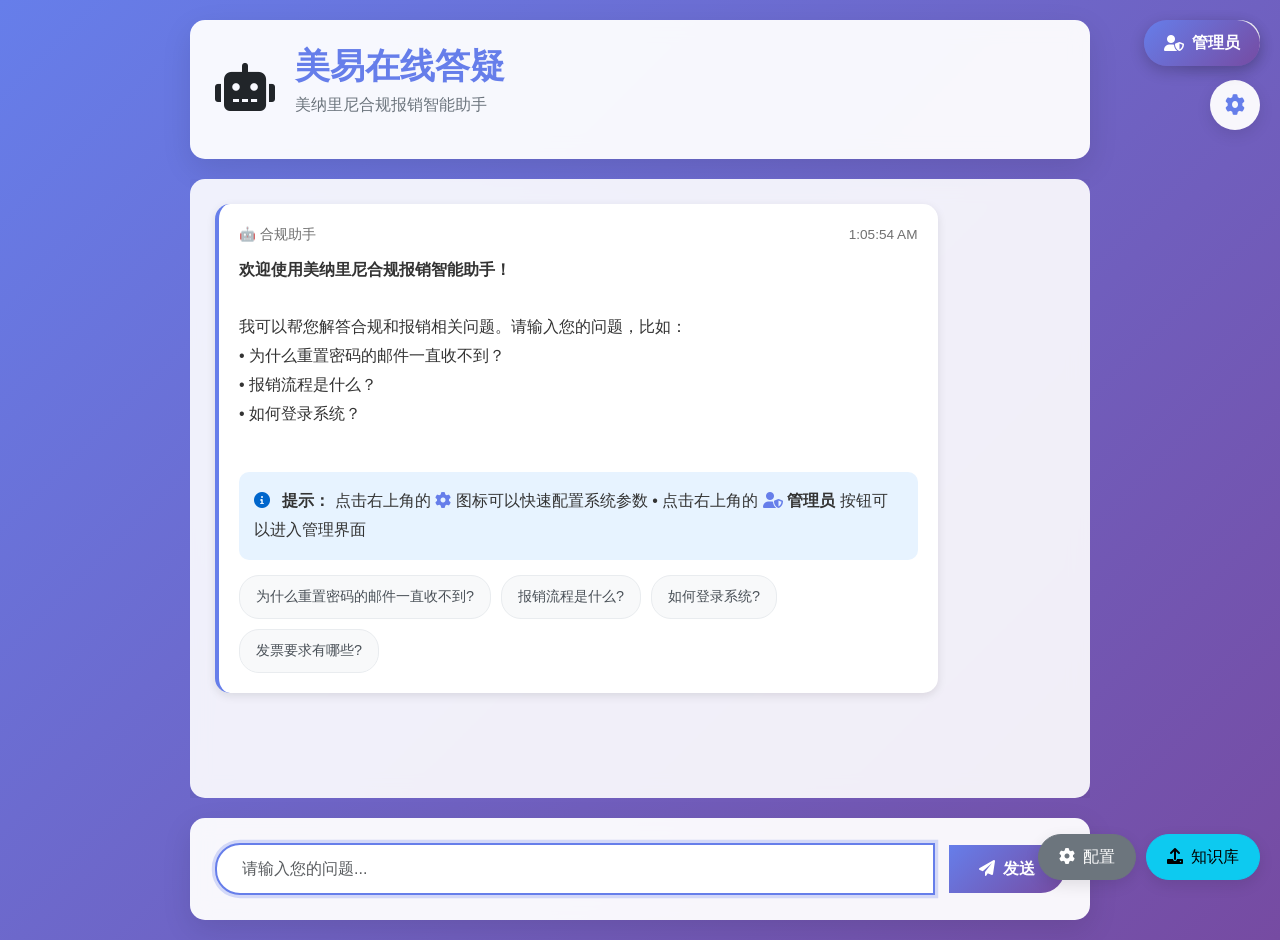
==== templates/index_final.html @ abee964c "feat: 增强主页管理员入口 - 在主页右上角添加管理员入口按钮 - 在欢迎消息中添加管理员提示 - 修复配置API调用路径 - 确保配置和知识库按钮可见  Co-Authored-By: Clau" ====
<!DOCTYPE html>
<html lang="zh-CN">
<head>
    <meta charset="UTF-8">
    <meta name="viewport" content="width=device-width, initial-scale=1.0">
    <title>美易在线答疑 - 美纳里尼合规报销智能助手</title>
    <link href="https://cdn.jsdelivr.net/npm/bootstrap@5.1.3/dist/css/bootstrap.min.css" rel="stylesheet">
    <link rel="stylesheet" href="https://cdnjs.cloudflare.com/ajax/libs/font-awesome/6.0.0/css/all.min.css">
    <style>
        :root {
            --primary-color: #667eea;
            --secondary-color: #764ba2;
            --success-color: #28a745;
            --warning-color: #ffc107;
            --danger-color: #dc3545;
            --light-color: #f8f9fa;
            --dark-color: #343a40;
            --border-radius: 15px;
            --transition: all 0.3s ease;
        }

        * {
            margin: 0;
            padding: 0;
            box-sizing: border-box;
        }

        body {
            font-family: -apple-system, BlinkMacSystemFont, 'Segoe UI', Roboto, 'Helvetica Neue', Arial, sans-serif;
            background: linear-gradient(135deg, var(--primary-color) 0%, var(--secondary-color) 100%);
            min-height: 100vh;
            display: flex;
            align-items: center;
            justify-content: center;
            padding: 20px;
            line-height: 1.6;
        }

        .chat-container {
            max-width: 900px;
            width: 100%;
            height: 100vh;
            display: flex;
            flex-direction: column;
            gap: 20px;
        }

        .header {
            background: rgba(255, 255, 255, 0.95);
            backdrop-filter: blur(10px);
            border-radius: var(--border-radius);
            padding: 25px;
            box-shadow: 0 10px 30px rgba(0,0,0,0.1);
            display: flex;
            align-items: center;
            gap: 20px;
            animation: slideDown 0.5s ease-out;
        }

        @keyframes slideDown {
            from {
                opacity: 0;
                transform: translateY(-20px);
            }
            to {
                opacity: 1;
                transform: translateY(0);
            }
        }

        .header-icon {
            font-size: 3rem;
            animation: float 3s ease-in-out infinite;
        }

        @keyframes float {
            0%, 100% { transform: translateY(0); }
            50% { transform: translateY(-10px); }
        }

        .header-content h1 {
            font-size: 2.2rem;
            color: var(--primary-color);
            margin-bottom: 5px;
            font-weight: 700;
        }

        .header-content p {
            color: #6c757d;
            font-size: 1rem;
        }

        .messages-container {
            flex: 1;
            overflow: hidden;
            display: flex;
            flex-direction: column;
        }

        .messages {
            flex: 1;
            overflow-y: auto;
            padding: 25px;
            background: rgba(255, 255, 255, 0.9);
            backdrop-filter: blur(10px);
            border-radius: var(--border-radius);
            box-shadow: 0 10px 30px rgba(0,0,0,0.1);
            display: flex;
            flex-direction: column;
            gap: 15px;
        }

        .messages::-webkit-scrollbar {
            width: 8px;
        }

        .messages::-webkit-scrollbar-track {
            background: #f1f1f1;
            border-radius: 10px;
        }

        .messages::-webkit-scrollbar-thumb {
            background: var(--primary-color);
            border-radius: 10px;
        }

        .message {
            animation: fadeInUp 0.3s ease-out;
            position: relative;
            padding: 20px;
            border-radius: var(--border-radius);
            max-width: 85%;
            word-wrap: break-word;
        }

        @keyframes fadeInUp {
            from {
                opacity: 0;
                transform: translateY(20px);
            }
            to {
                opacity: 1;
                transform: translateY(0);
            }
        }

        .message.user {
            background: linear-gradient(135deg, var(--primary-color), var(--secondary-color));
            color: white;
            margin-left: auto;
            align-self: flex-end;
            box-shadow: 0 5px 15px rgba(102, 126, 234, 0.3);
        }

        .message.assistant {
            background: white;
            color: #333;
            border-left: 4px solid var(--primary-color);
            box-shadow: 0 3px 10px rgba(0,0,0,0.1);
        }

        .message-header {
            display: flex;
            justify-content: space-between;
            align-items: center;
            margin-bottom: 10px;
            font-size: 0.85rem;
            opacity: 0.7;
        }

        .message-content {
            line-height: 1.8;
        }

        .answer-card {
            background: white;
            border-radius: 10px;
            padding: 20px;
            margin: 10px 0;
            box-shadow: 0 2px 10px rgba(0,0,0,0.05);
            border: 1px solid #e9ecef;
            transition: var(--transition);
        }

        .answer-card:hover {
            box-shadow: 0 5px 20px rgba(0,0,0,0.1);
            transform: translateY(-2px);
        }

        .answer-card.high {
            border-left: 4px solid #28a745;
        }

        .answer-card.medium {
            border-left: 4px solid #ffc107;
        }

        .answer-title {
            display: flex;
            align-items: center;
            gap: 10px;
            margin-bottom: 15px;
            font-weight: 600;
        }

        .answer-title-icon {
            width: 30px;
            height: 30px;
            border-radius: 50%;
            display: flex;
            align-items: center;
            justify-content: center;
            font-size: 14px;
        }

        .answer-title.high .answer-title-icon {
            background: #d4edda;
            color: #155724;
        }

        .answer-title.medium .answer-title-icon {
            background: #fff3cd;
            color: #856404;
        }

        .similarity-badge {
            background: var(--primary-color);
            color: white;
            padding: 3px 10px;
            border-radius: 15px;
            font-size: 0.8rem;
            font-weight: 500;
        }

        .similarity-badge.high {
            background: #28a745;
        }

        .similarity-badge.medium {
            background: #ffc107;
            color: #212529;
        }

        .input-container {
            background: rgba(255, 255, 255, 0.95);
            backdrop-filter: blur(10px);
            border-radius: var(--border-radius);
            padding: 25px;
            box-shadow: 0 10px 30px rgba(0,0,0,0.1);
        }

        .input-group {
            display: flex;
            gap: 15px;
            align-items: center;
        }

        .form-control {
            flex: 1;
            border: 2px solid #e9ecef;
            border-radius: 25px;
            padding: 12px 25px;
            font-size: 1rem;
            transition: var(--transition);
        }

        .form-control:focus {
            border-color: var(--primary-color);
            box-shadow: 0 0 0 0.2rem rgba(102, 126, 234, 0.25);
            outline: none;
        }

        .btn-primary {
            border-radius: 25px;
            padding: 12px 30px;
            background: linear-gradient(135deg, var(--primary-color), var(--secondary-color));
            border: none;
            color: white;
            font-weight: 600;
            transition: var(--transition);
            white-space: nowrap;
        }

        .btn-primary:hover {
            transform: translateY(-2px);
            box-shadow: 0 5px 20px rgba(102, 126, 234, 0.4);
        }

        .btn-primary:disabled {
            opacity: 0.6;
            cursor: not-allowed;
        }

        .typing-indicator {
            display: inline-flex;
            align-items: center;
            gap: 4px;
            padding: 10px;
        }

        .typing-indicator span {
            height: 8px;
            width: 8px;
            background-color: var(--primary-color);
            border-radius: 50%;
            display: inline-block;
            animation: bounce 1.4s infinite ease-in-out both;
        }

        .typing-indicator span:nth-child(1) {
            animation-delay: -0.32s;
        }

        .typing-indicator span:nth-child(2) {
            animation-delay: -0.16s;
        }

        @keyframes bounce {
            0%, 80%, 100% {
                transform: scale(0);
            }
            40% {
                transform: scale(1);
            }
        }

        .highlight-mark {
            background: linear-gradient(120deg, #f6d365 0%, #fda085 100%);
            color: white;
            padding: 2px 6px;
            border-radius: 4px;
            font-weight: 500;
            box-shadow: 0 2px 4px rgba(0,0,0,0.1);
        }

        .status-badge {
            position: fixed;
            top: 20px;
            right: 20px;
            padding: 10px 20px;
            background: rgba(255, 255, 255, 0.95);
            backdrop-filter: blur(10px);
            border-radius: 20px;
            font-size: 14px;
            box-shadow: 0 5px 15px rgba(0,0,0,0.1);
            display: flex;
            align-items: center;
            gap: 8px;
            z-index: 1000;
        }

        .status-badge.online {
            color: var(--success-color);
        }

        .status-badge.offline {
            color: var(--danger-color);
        }

        .status-badge .status-dot {
            width: 8px;
            height: 8px;
            border-radius: 50%;
            background: currentColor;
            animation: pulse 2s infinite;
        }

        @keyframes pulse {
            0% {
                box-shadow: 0 0 0 0 currentColor;
            }
            70% {
                box-shadow: 0 0 0 10px rgba(255,255,255,0);
            }
            100% {
                box-shadow: 0 0 0 0 rgba(255,255,255,0);
            }
        }

        .quick-questions {
            display: flex;
            flex-wrap: wrap;
            gap: 10px;
            margin-top: 15px;
        }

        .quick-question {
            background: #f8f9fa;
            border: 1px solid #e9ecef;
            border-radius: 20px;
            padding: 8px 16px;
            font-size: 0.9rem;
            color: #495057;
            cursor: pointer;
            transition: var(--transition);
        }

        .quick-question:hover {
            background: var(--primary-color);
            color: white;
            border-color: var(--primary-color);
            transform: translateY(-2px);
        }

        .config-btn {
            position: fixed;
            top: 80px;
            right: 20px;
            width: 50px;
            height: 50px;
            background: rgba(255, 255, 255, 0.95);
            backdrop-filter: blur(10px);
            border-radius: 50%;
            border: none;
            box-shadow: 0 5px 15px rgba(0,0,0,0.1);
            cursor: pointer;
            display: flex;
            align-items: center;
            justify-content: center;
            font-size: 20px;
            color: var(--primary-color);
            transition: var(--transition);
            z-index: 1000;
        }

        .config-btn:hover {
            transform: rotate(90deg);
            box-shadow: 0 8px 25px rgba(0,0,0,0.15);
        }

        .admin-entry {
            position: fixed;
            top: 20px;
            right: 20px;
            z-index: 1000;
        }

        .admin-btn {
            display: flex;
            align-items: center;
            gap: 8px;
            padding: 10px 20px;
            background: linear-gradient(135deg, #667eea, #764ba2);
            color: white;
            text-decoration: none;
            border-radius: 25px;
            font-weight: 600;
            box-shadow: 0 5px 15px rgba(0,0,0,0.2);
            transition: all 0.3s ease;
        }

        .admin-btn:hover {
            transform: translateY(-2px);
            box-shadow: 0 8px 25px rgba(102, 126, 234, 0.4);
            color: white;
            text-decoration: none;
        }

        .config-panel, .upload-panel {
            position: fixed;
            top: 50%;
            left: 50%;
            transform: translate(-50%, -50%);
            background: white;
            border-radius: var(--border-radius);
            box-shadow: 0 20px 60px rgba(0,0,0,0.3);
            z-index: 1001;
            min-width: 400px;
            max-width: 500px;
        }

        .config-panel-header, .upload-panel-header {
            padding: 20px;
            border-bottom: 1px solid #e9ecef;
            display: flex;
            justify-content: space-between;
            align-items: center;
        }

        .config-panel-body, .upload-panel-body {
            padding: 20px;
        }

        .action-buttons {
            position: fixed;
            bottom: 20px;
            right: 20px;
            display: flex;
            gap: 10px;
            z-index: 1000;
        }

        .action-buttons .btn {
            border-radius: 25px;
            padding: 10px 20px;
            box-shadow: 0 5px 15px rgba(0,0,0,0.1);
            transition: var(--transition);
        }

        .action-buttons .btn:hover {
            transform: translateY(-2px);
            box-shadow: 0 8px 25px rgba(0,0,0,0.15);
        }

        .alert {
            border-radius: 10px;
            margin-bottom: 15px;
        }

        @media (max-width: 768px) {
            .chat-container {
                height: 100vh;
            }

            .header {
                flex-direction: column;
                text-align: center;
                padding: 20px;
            }

            .header-icon {
                font-size: 2.5rem;
            }

            .header-content h1 {
                font-size: 1.8rem;
            }

            .message {
                max-width: 90%;
            }

            .input-group {
                flex-direction: column;
            }

            .form-control {
                width: 100%;
            }

            .btn-primary {
                width: 100%;
            }

            .status-badge {
                top: 10px;
                right: 10px;
                font-size: 12px;
                padding: 8px 16px;
            }

            .config-btn {
                top: 70px;
            }

            .action-buttons {
                bottom: 10px;
                right: 10px;
            }

            .action-buttons .btn {
                font-size: 0.9rem;
                padding: 8px 16px;
            }
        }
    </style>
</head>
<body>
    <!-- 状态指示器 -->
    <div class="status-badge offline" id="statusBadge">
        <span class="status-dot"></span>
        <span>检测中...</span>
    </div>

    <!-- 配置按钮 -->
    <div class="config-btn" id="configBtn" onclick="toggleConfigPanel()">
        <i class="fas fa-cog"></i>
    </div>

    <!-- 管理员入口 -->
    <div class="admin-entry">
        <a href="/admin" class="admin-btn">
            <i class="fas fa-user-shield"></i>
            <span>管理员</span>
        </a>
    </div>

    <!-- 主容器 -->
    <div class="chat-container">
        <!-- 头部 -->
        <header class="header">
            <div class="header-icon">
                <i class="fas fa-robot"></i>
            </div>
            <div class="header-content">
                <h1>美易在线答疑</h1>
                <p>美纳里尼合规报销智能助手</p>
            </div>
        </header>

        <!-- 消息区域 -->
        <div class="messages-container">
            <div class="messages" id="messages">
                <!-- 初始欢迎消息 -->
                <div class="message assistant">
                    <div class="message-header">
                        <span>🤖 合规助手</span>
                        <span id="welcomeTime"></span>
                    </div>
                    <div class="message-content">
                        <strong>欢迎使用美纳里尼合规报销智能助手！</strong><br><br>
                        我可以帮您解答合规和报销相关问题。请输入您的问题，比如：
                        <br>• 为什么重置密码的邮件一直收不到？
                        <br>• 报销流程是什么？
                        <br>• 如何登录系统？
                        <br><br>

                        <div style="background: #e7f3ff; padding: 15px; border-radius: 10px; margin: 15px 0;">
                            <i class="fas fa-info-circle me-2" style="color: #0066cc;"></i>
                            <strong>提示：</strong>
                            点击右上角的
                            <i class="fas fa-cog" style="color: #667eea;"></i> 图标可以快速配置系统参数
                            • 点击右上角的
                            <i class="fas fa-user-shield" style="color: #667eea;"></i>
                            <strong>管理员</strong> 按钮可以进入管理界面
                        </div>

                        <div class="quick-questions">
                            <button class="quick-question" onclick="askQuestion('为什么重置密码的邮件一直收不到?')">为什么重置密码的邮件一直收不到?</button>
                            <button class="quick-question" onclick="askQuestion('报销流程是什么?')">报销流程是什么?</button>
                            <button class="quick-question" onclick="askQuestion('如何登录系统?')">如何登录系统?</button>
                            <button class="quick-question" onclick="askQuestion('发票要求有哪些?')">发票要求有哪些?</button>
                        </div>
                    </div>
                </div>
            </div>
        </div>

        <!-- 输入区域 -->
        <div class="input-container">
            <form id="chatForm" class="input-group">
                <input type="text" class="form-control" id="userInput"
                       placeholder="请输入您的问题..." required>
                <button type="submit" class="btn btn-primary" id="sendBtn">
                    <i class="fas fa-paper-plane me-2"></i>发送
                </button>
            </form>
        </div>
    </div>

    <!-- 配置面板 -->
    <div class="config-panel" id="configPanel" style="display: none;">
        <div class="config-panel-content">
            <div class="config-panel-header">
                <h5>系统配置</h5>
                <button type="button" class="btn-close" onclick="toggleConfigPanel()"></button>
            </div>
            <div class="config-panel-body">
                <div class="mb-3">
                    <label for="maxAnswers" class="form-label">最大显示答案数</label>
                    <input type="number" class="form-control" id="maxAnswers" min="1" max="10" value="2">
                    <small class="text-muted">显示多少个相关答案</small>
                </div>
                <div class="mb-3">
                    <label for="similarityThreshold" class="form-label">相似度阈值</label>
                    <input type="range" class="form-range" id="similarityThreshold" min="0" max="100" value="40">
                    <div class="d-flex justify-content-between">
                        <small>0%</small>
                        <small id="similarityValue">40%</small>
                        <small>100%</small>
                    </div>
                    <small class="text-muted">低于此值的答案将显示为相关参考</small>
                </div>
                <button class="btn btn-primary w-100" onclick="saveConfig()">
                    <i class="fas fa-save me-2"></i>保存配置
                </button>
            </div>
        </div>
    </div>

    <!-- 知识库上传面板 -->
    <div class="upload-panel" id="uploadPanel" style="display: none;">
        <div class="upload-panel-content">
            <div class="upload-panel-header">
                <h5>知识库管理</h5>
                <button type="button" class="btn-close" onclick="toggleUploadPanel()"></button>
            </div>
            <div class="upload-panel-body">
                <div class="mb-3">
                    <label for="knowledgeFile" class="form-label">上传知识库文件 (.docx)</label>
                    <input type="file" class="form-control" id="knowledgeFile" accept=".docx">
                    <small class="text-muted">支持Word文档格式，问答格式应为：问题-答案</small>
                </div>
                <div class="alert alert-info" id="uploadStatus" style="display: none;"></div>
                <button class="btn btn-success w-100" onclick="uploadKnowledge()">
                    <i class="fas fa-upload me-2"></i>上传知识库
                </button>
            </div>
        </div>
    </div>

    <!-- 操作按钮 -->
    <div class="action-buttons">
        <button class="btn btn-secondary" id="configToggle" onclick="toggleConfigPanel()">
            <i class="fas fa-cog me-2"></i>配置
        </button>
        <button class="btn btn-info" id="uploadToggle" onclick="toggleUploadPanel()">
            <i class="fas fa-upload me-2"></i>知识库
        </button>
    </div>

    <script src="https://cdn.jsdelivr.net/npm/bootstrap@5.1.3/dist/js/bootstrap.bundle.min.js"></script>
    <script>
        // 全局变量
        let isTyping = false;
        let config = { maxAnswers: 2, similarityThreshold: 0.4 };

        // 设置欢迎消息的时间
        document.getElementById('welcomeTime').textContent = new Date().toLocaleTimeString();

        // 相似度滑块更新
        document.getElementById('similarityThreshold').addEventListener('input', function() {
            document.getElementById('similarityValue').textContent = this.value + '%';
        });

        // 检查连接状态
        async function checkStatus() {
            try {
                const response = await fetch('/api/status');
                const data = await response.json();
                if (data.status === 'ok') {
                    document.getElementById('statusBadge').innerHTML = `
                        <span class="status-dot"></span>
                        <span>在线 (${data.qa_pairs_count}个问答)</span>
                    `;
                    document.getElementById('statusBadge').classList.add('online');
                    document.getElementById('statusBadge').classList.remove('offline');
                }
            } catch (error) {
                document.getElementById('statusBadge').innerHTML = `
                    <span class="status-dot"></span>
                    <span>离线</span>
                `;
                document.getElementById('statusBadge').classList.add('offline');
                document.getElementById('statusBadge').classList.remove('online');
            }
        }

        checkStatus();
        setInterval(checkStatus, 5000);

        // 添加消息
        function addMessage(content, type) {
            const messageDiv = document.createElement('div');
            messageDiv.className = `message ${type}`;

            if (type === 'user') {
                messageDiv.innerHTML = `<div class="message-content">${content}</div>`;
            } else {
                messageDiv.innerHTML = `
                    <div class="message-header">
                        <span>🤖 合规助手</span>
                        <span>${new Date().toLocaleTimeString()}</span>
                    </div>
                    <div class="message-content"></div>
                `;
                messageDiv.querySelector('.message-content').innerHTML = content;
            }

            document.getElementById('messages').appendChild(messageDiv);
            document.getElementById('messages').scrollTop = document.getElementById('messages').scrollHeight;

            // 添加动画效果
            messageDiv.style.opacity = '0';
            setTimeout(() => {
                messageDiv.style.opacity = '1';
            }, 100);
        }

        // 显示输入中
        function showTyping() {
            if (isTyping) return;
            isTyping = true;

            const typingDiv = document.createElement('div');
            typingDiv.className = 'message assistant';
            typingDiv.id = 'typingMessage';
            typingDiv.innerHTML = `
                <div class="message-header">
                    <span>🤖 合规助手</span>
                    <span>${new Date().toLocaleTimeString()}</span>
                </div>
                <div class="typing-indicator">
                    <span></span>
                    <span></span>
                    <span></span>
                    <small style="margin-left: 10px; color: #6c757d;">正在搜索知识库...</small>
                </div>
            `;

            document.getElementById('messages').appendChild(typingDiv);
            document.getElementById('messages').scrollTop = document.getElementById('messages').scrollHeight;
        }

        // 隐藏输入中
        function hideTyping() {
            const typingMessage = document.getElementById('typingMessage');
            if (typingMessage) {
                typingMessage.remove();
            }
            isTyping = false;
        }

        // 发送问题
        async function sendMessage() {
            const input = document.getElementById('userInput');
            const message = input.value.trim();
            if (!message || isTyping) return;

            addMessage(message, 'user');
            input.value = '';
            document.getElementById('sendBtn').disabled = true;

            showTyping();

            try {
                const response = await fetch('/api/ask', {
                    method: 'POST',
                    headers: { 'Content-Type': 'application/json' },
                    body: JSON.stringify({
                        question: message,
                        maxAnswers: config.maxAnswers,
                        similarityThreshold: config.similarityThreshold
                    })
                });

                const data = await response.json();
                hideTyping();

                if (data.success) {
                    const answersHtml = [];

                    if (data.high_similarity && data.high_similarity.length > 0) {
                        answersHtml.push('<div class="answers-section"><h4>🎯 精准匹配</h4>');

                        data.high_similarity.forEach((answer) => {
                            answersHtml.push(`
                                <div class="answer-card high">
                                    <div class="answer-title high">
                                        <div class="answer-title-icon">✓</div>
                                        <span>答案 ${answer.id}</span>
                                        <span class="similarity-badge high">${Math.round(answer.similarity * 100)}%</span>
                                    </div>
                                    <div>${answer.answer}</div>
                                </div>
                            `);
                        });

                        answersHtml.push('</div>');
                    }

                    if (data.low_similarity && data.low_similarity.length > 0) {
                        answersHtml.push('<div class="answers-section"><h4>🔍 相关参考</h4>');

                        data.low_similarity.forEach((answer) => {
                            answersHtml.push(`
                                <div class="answer-card medium">
                                    <div class="answer-title medium">
                                        <div class="answer-title-icon">💡</div>
                                        <span>参考 ${answer.id}</span>
                                        <span class="similarity-badge medium">${Math.round(answer.similarity * 100)}%</span>
                                    </div>
                                    <div>${answer.answer}</div>
                                </div>
                            `);
                        });

                        answersHtml.push('</div>');
                    }

                    const finalHtml = answersHtml.join('');
                    addMessage(finalHtml, 'assistant');

                    // 如果有关键词，显示提示
                    if (data.keywords && data.keywords.length > 0) {
                        setTimeout(() => {
                            const keywordsHtml = `
                                <div style="margin-top: 15px; padding: 10px; background: #f8f9fa; border-radius: 10px;">
                                    <small style="color: #6c757d;">
                                        🔍 关键词：${data.keywords.join('、')}
                                    </small>
                                </div>
                            `;
                            const lastMessage = document.getElementById('messages').lastElementChild;
                            if (lastMessage && lastMessage.classList.contains('assistant')) {
                                lastMessage.querySelector('.message-content').insertAdjacentHTML('beforeend', keywordsHtml);
                            }
                        }, 500);
                    }
                } else {
                    addMessage(data.message, 'assistant');
                }
            } catch (error) {
                hideTyping();
                addMessage('抱歉，服务暂时不可用。请稍后重试。', 'assistant');
            } finally {
                document.getElementById('sendBtn').disabled = false;
                input.focus();
            }
        }

        // 快速提问
        function askQuestion(question) {
            document.getElementById('userInput').value = question;
            sendMessage();
        }

        // 切换配置面板
        function toggleConfigPanel() {
            const panel = document.getElementById('configPanel');
            panel.style.display = panel.style.display === 'none' ? 'block' : 'none';
        }

        // 切换上传面板
        function toggleUploadPanel() {
            const panel = document.getElementById('uploadPanel');
            panel.style.display = panel.style.display === 'none' ? 'block' : 'none';
        }

        // 保存配置
        async function saveConfig() {
            config.maxAnswers = parseInt(document.getElementById('maxAnswers').value);
            config.similarityThreshold = parseInt(document.getElementById('similarityThreshold').value) / 100;

            try {
                const response = await fetch('/admin/config', {
                    method: 'POST',
                    headers: { 'Content-Type': 'application/json' },
                    body: JSON.stringify(config)
                });

                const data = await response.json();
                if (data.success) {
                    alert('配置保存成功！');
                    toggleConfigPanel();
                } else {
                    alert('配置保存失败：' + data.error);
                }
            } catch (error) {
                alert('配置保存失败：' + error.message);
            }
        }

        // 上传知识库
        async function uploadKnowledge() {
            const fileInput = document.getElementById('knowledgeFile');
            const file = fileInput.files[0];

            if (!file) {
                alert('请选择要上传的文件');
                return;
            }

            const formData = new FormData();
            formData.append('file', file);

            const statusDiv = document.getElementById('uploadStatus');
            statusDiv.style.display = 'block';
            statusDiv.className = 'alert alert-info';
            statusDiv.innerHTML = '<i class="fas fa-spinner fa-spin me-2"></i>正在上传...';

            try {
                const response = await fetch('/api/upload', {
                    method: 'POST',
                    body: formData
                });

                const data = await response.json();

                if (data.success) {
                    statusDiv.className = 'alert alert-success';
                    statusDiv.innerHTML = `<i class="fas fa-check-circle me-2"></i>${data.message} 共 ${data.qa_pairs_count} 个问答对`;
                    // 重置文件输入
                    fileInput.value = '';
                } else {
                    statusDiv.className = 'alert alert-danger';
                    statusDiv.innerHTML = `<i class="fas fa-exclamation-circle me-2"></i>${data.error}`;
                }
            } catch (error) {
                statusDiv.className = 'alert alert-danger';
                statusDiv.innerHTML = `<i class="fas fa-exclamation-circle me-2"></i>上传失败：${error.message}`;
            }
        }

        // 表单提交
        document.getElementById('chatForm').addEventListener('submit', (e) => {
            e.preventDefault();
            sendMessage();
        });

        // 初始化
        document.addEventListener('DOMContentLoaded', () => {
            document.getElementById('userInput').focus();
        });
    </script>
</body>
</html>
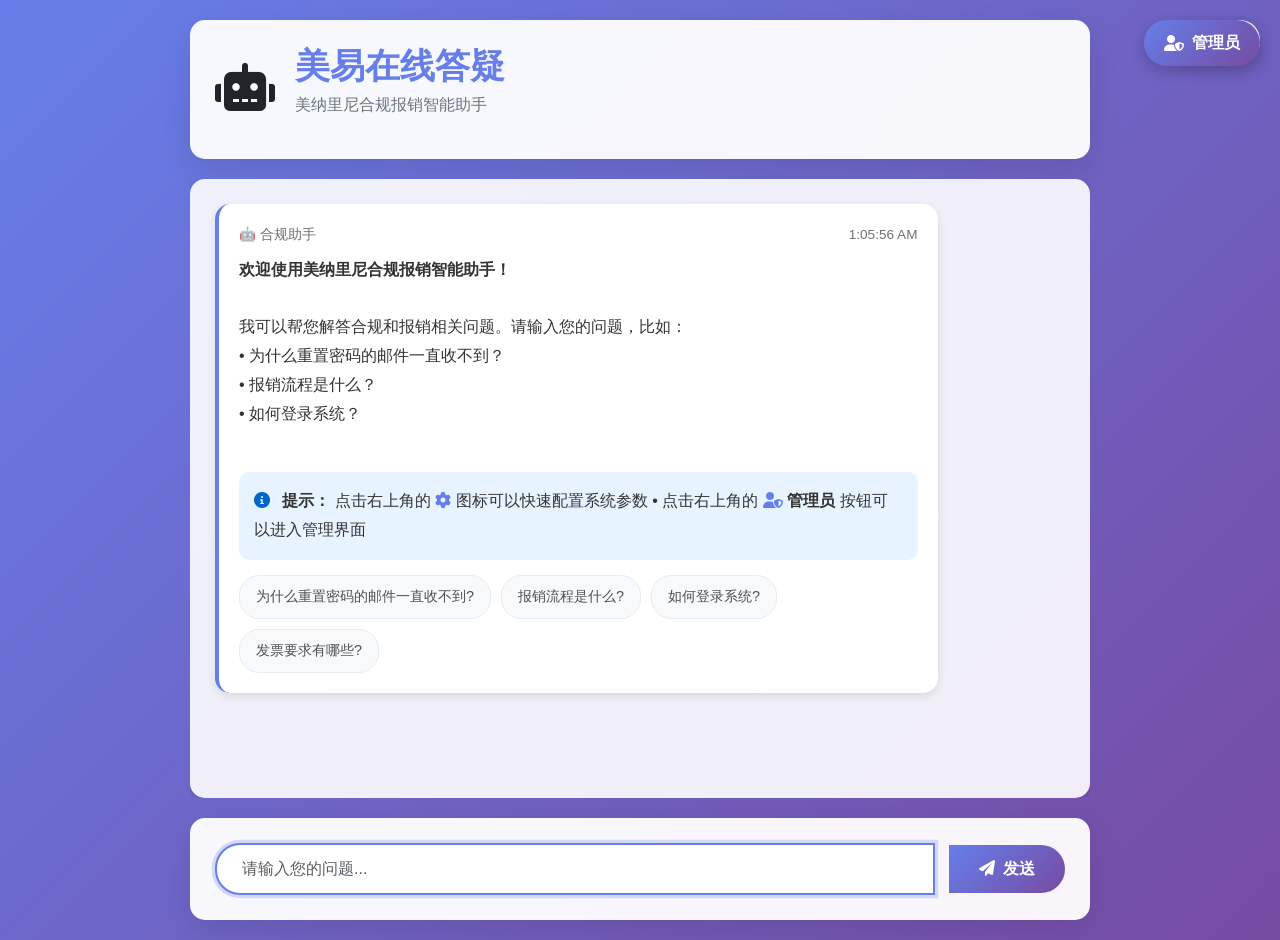
==== commit e3116a80: "feat: 隐藏主页配置与知识库功能 - 隐藏右下角操作按钮（配置和知识库） - 隐藏右上角齿轮配置按钮 - 只保留管理员入口按钮  Co-Authored-By: Claude Code <nore" ====
--- a/templates/index_final.html
+++ b/templates/index_final.html
@@ -420,7 +420,7 @@
             font-size: 20px;
             color: var(--primary-color);
             transition: var(--transition);
-            z-index: 1000;
+            z-index: 9999;
         }
 
         .config-btn:hover {
@@ -487,7 +487,7 @@
             right: 20px;
             display: flex;
             gap: 10px;
-            z-index: 1000;
+            z-index: 9999;
         }
 
         .action-buttons .btn {
@@ -495,11 +495,26 @@
             padding: 10px 20px;
             box-shadow: 0 5px 15px rgba(0,0,0,0.1);
             transition: var(--transition);
+            display: flex;
+            align-items: center;
+            justify-content: center;
         }
 
         .action-buttons .btn:hover {
             transform: translateY(-2px);
             box-shadow: 0 8px 25px rgba(0,0,0,0.15);
+        }
+
+        @media (max-width: 768px) {
+            .action-buttons {
+                bottom: 10px;
+                right: 10px;
+            }
+
+            .action-buttons .btn {
+                font-size: 0.9rem;
+                padding: 8px 16px;
+            }
         }
 
         .alert {
@@ -572,8 +587,8 @@
         <span>检测中...</span>
     </div>
 
-    <!-- 配置按钮 -->
-    <div class="config-btn" id="configBtn" onclick="toggleConfigPanel()">
+    <!-- 配置按钮（已隐藏） -->
+    <div class="config-btn" id="configBtn" onclick="toggleConfigPanel()" style="display: none;">
         <i class="fas fa-cog"></i>
     </div>
 
@@ -699,8 +714,8 @@
         </div>
     </div>
 
-    <!-- 操作按钮 -->
-    <div class="action-buttons">
+    <!-- 操作按钮（已隐藏） -->
+    <div class="action-buttons" style="display: none;">
         <button class="btn btn-secondary" id="configToggle" onclick="toggleConfigPanel()">
             <i class="fas fa-cog me-2"></i>配置
         </button>
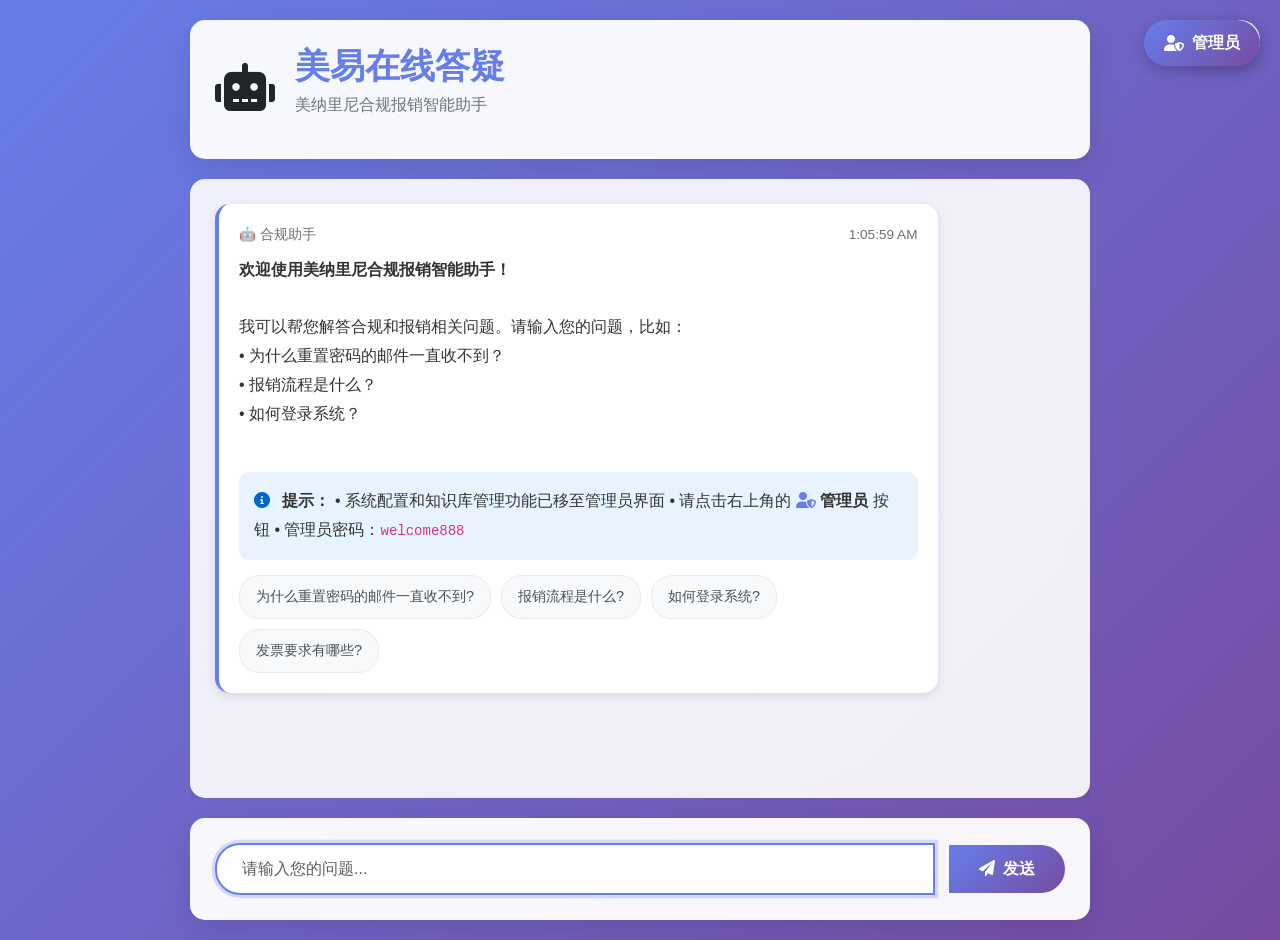
==== commit a3d63264: "fix: 添加缓存控制和更新提示 - 添加缓存控制头部防止浏览器缓存 - 更新提示文字说明功能已移至管理员界面 - 明确告知管理员密码  Co-Authored-By: Claude Code <no" ====
--- a/templates/index_final.html
+++ b/templates/index_final.html
@@ -4,6 +4,10 @@
     <meta charset="UTF-8">
     <meta name="viewport" content="width=device-width, initial-scale=1.0">
     <title>美易在线答疑 - 美纳里尼合规报销智能助手</title>
+    <!-- 强制刷新缓存 -->
+    <meta http-equiv="Cache-Control" content="no-cache, no-store, must-revalidate">
+    <meta http-equiv="Pragma" content="no-cache">
+    <meta http-equiv="Expires" content="0">
     <link href="https://cdn.jsdelivr.net/npm/bootstrap@5.1.3/dist/css/bootstrap.min.css" rel="stylesheet">
     <link rel="stylesheet" href="https://cdnjs.cloudflare.com/ajax/libs/font-awesome/6.0.0/css/all.min.css">
     <style>
@@ -633,11 +637,11 @@
                         <div style="background: #e7f3ff; padding: 15px; border-radius: 10px; margin: 15px 0;">
                             <i class="fas fa-info-circle me-2" style="color: #0066cc;"></i>
                             <strong>提示：</strong>
-                            点击右上角的
-                            <i class="fas fa-cog" style="color: #667eea;"></i> 图标可以快速配置系统参数
-                            • 点击右上角的
+                            • 系统配置和知识库管理功能已移至管理员界面
+                            • 请点击右上角的
                             <i class="fas fa-user-shield" style="color: #667eea;"></i>
-                            <strong>管理员</strong> 按钮可以进入管理界面
+                            <strong>管理员</strong> 按钮
+                            • 管理员密码：<code>welcome888</code>
                         </div>
 
                         <div class="quick-questions">
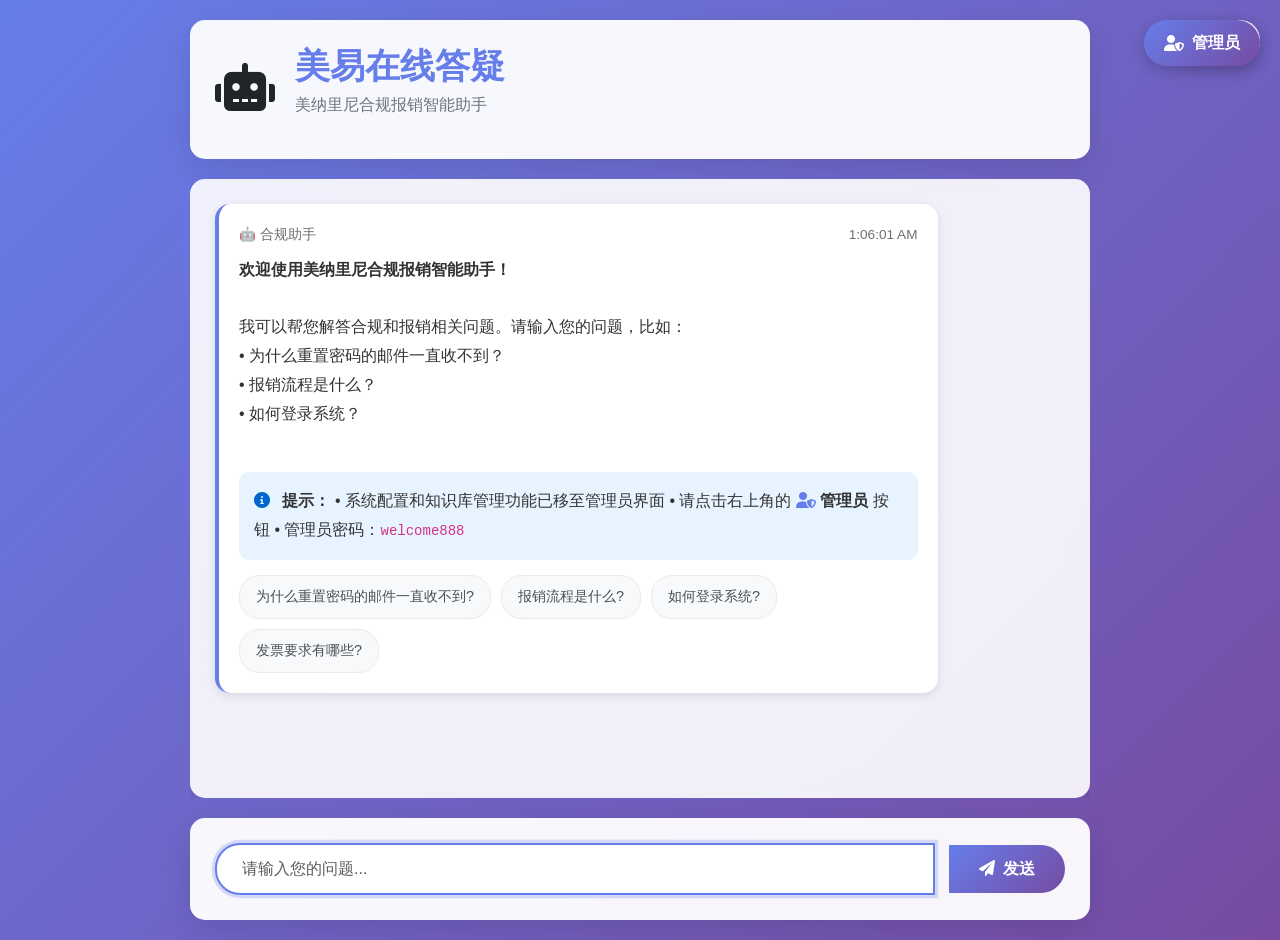
==== commit 3e48e4b7: "fix: 添加版本号和调试信息 - 更新标题为v2.1 - 添加控制台日志验证更改 - 确保按钮被正确隐藏  Co-Authored-By: Claude Code <noreply@anthropi" ====
--- a/templates/index_final.html
+++ b/templates/index_final.html
@@ -3,7 +3,7 @@
 <head>
     <meta charset="UTF-8">
     <meta name="viewport" content="width=device-width, initial-scale=1.0">
-    <title>美易在线答疑 - 美纳里尼合规报销智能助手</title>
+    <title>美易在线答疑 - 美纳里尼合规报销智能助手 v2.1</title>
     <!-- 强制刷新缓存 -->
     <meta http-equiv="Cache-Control" content="no-cache, no-store, must-revalidate">
     <meta http-equiv="Pragma" content="no-cache">
@@ -733,6 +733,7 @@
         // 全局变量
         let isTyping = false;
         let config = { maxAnswers: 2, similarityThreshold: 0.4 };
+        console.log('美易在线答疑 v2.1 - 按钮已隐藏');
 
         // 设置欢迎消息的时间
         document.getElementById('welcomeTime').textContent = new Date().toLocaleTimeString();
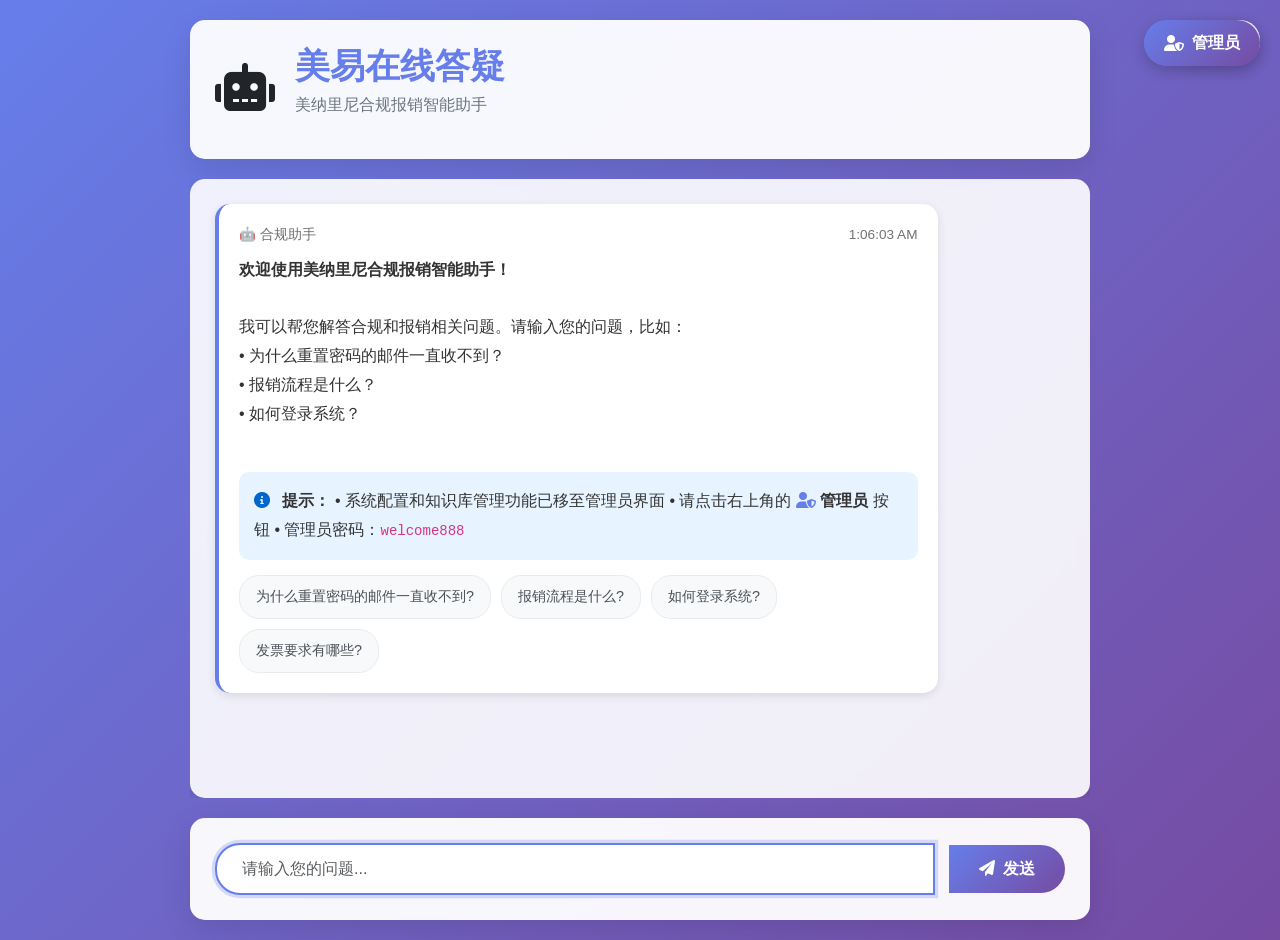
==== commit 77362294: "修复配置和知识库按钮隐藏问题 1. 删除了冗余的Python文件（run.py, start_with_ngrok.py） 2. 添加了.hidden CSS类确保按钮正确隐藏 3. 修改了actio" ====
--- a/templates/index_final.html
+++ b/templates/index_final.html
@@ -507,6 +507,10 @@
         .action-buttons .btn:hover {
             transform: translateY(-2px);
             box-shadow: 0 8px 25px rgba(0,0,0,0.15);
+        }
+
+        .hidden {
+            display: none !important;
         }
 
         @media (max-width: 768px) {
@@ -719,7 +723,7 @@
     </div>
 
     <!-- 操作按钮（已隐藏） -->
-    <div class="action-buttons" style="display: none;">
+    <div class="action-buttons hidden">
         <button class="btn btn-secondary" id="configToggle" onclick="toggleConfigPanel()">
             <i class="fas fa-cog me-2"></i>配置
         </button>
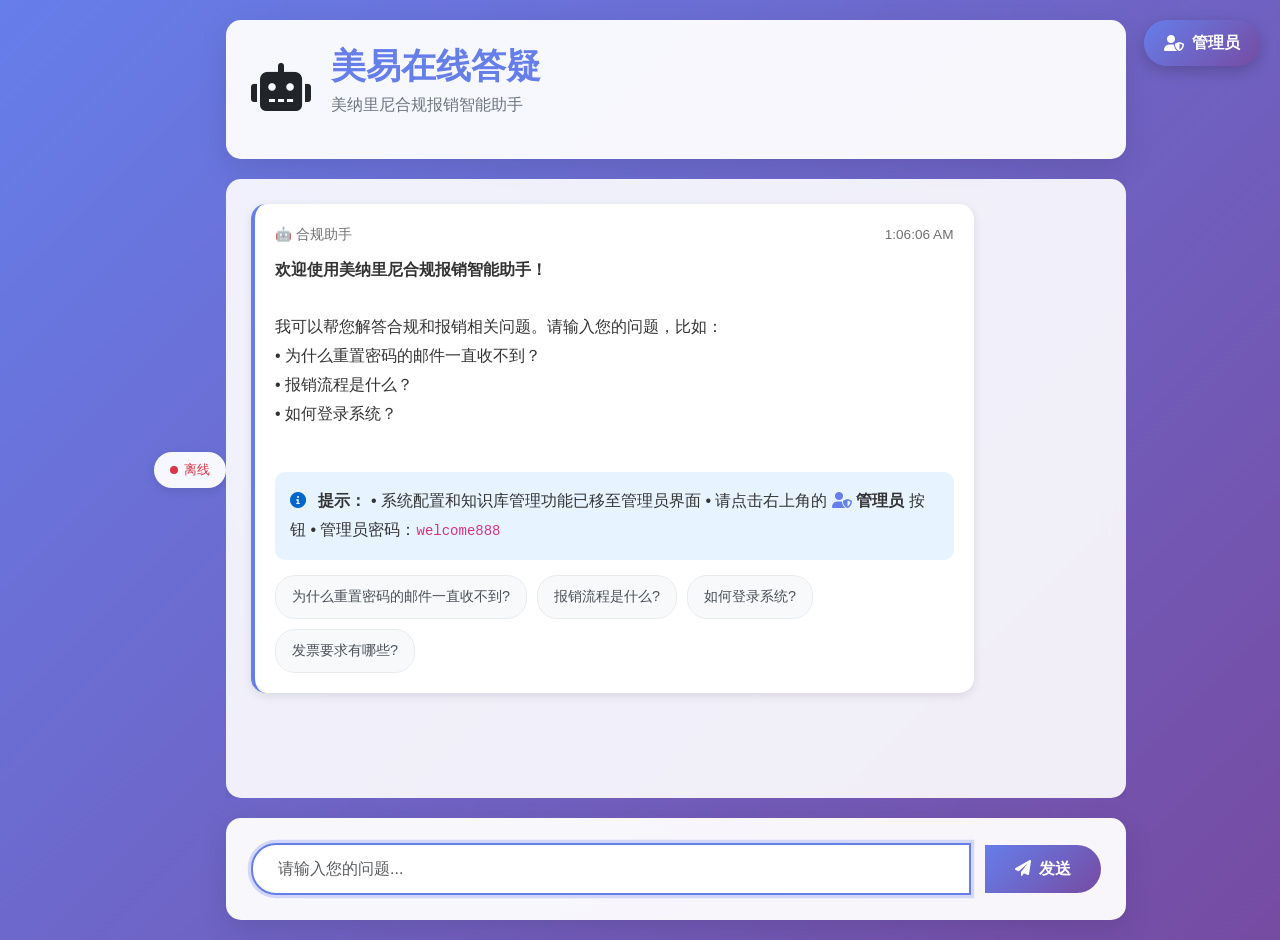
==== commit 08040504: "修复管理员按钮和状态指示器重叠问题 - 创建了status-bar容器来管理右上角的元素 - 将状态指示器和管理员按钮放在同一行 - 删除了重复的CSS定义 - 调整了样式使布局更紧凑  Co-Aut" ====
--- a/templates/index_final.html
+++ b/templates/index_final.html
@@ -338,19 +338,15 @@
         }
 
         .status-badge {
-            position: fixed;
-            top: 20px;
-            right: 20px;
-            padding: 10px 20px;
+            padding: 8px 16px;
             background: rgba(255, 255, 255, 0.95);
             backdrop-filter: blur(10px);
             border-radius: 20px;
-            font-size: 14px;
-            box-shadow: 0 5px 15px rgba(0,0,0,0.1);
-            display: flex;
-            align-items: center;
-            gap: 8px;
-            z-index: 1000;
+            font-size: 13px;
+            box-shadow: 0 3px 10px rgba(0,0,0,0.1);
+            display: flex;
+            align-items: center;
+            gap: 6px;
         }
 
         .status-badge.online {
@@ -566,10 +562,8 @@
             }
 
             .status-badge {
-                top: 10px;
-                right: 10px;
+                padding: 6px 12px;
                 font-size: 12px;
-                padding: 8px 16px;
             }
 
             .config-btn {
@@ -589,10 +583,21 @@
     </style>
 </head>
 <body>
-    <!-- 状态指示器 -->
-    <div class="status-badge offline" id="statusBadge">
-        <span class="status-dot"></span>
-        <span>检测中...</span>
+    <!-- 顶部状态栏 -->
+    <div class="status-bar">
+        <!-- 状态指示器 -->
+        <div class="status-badge offline" id="statusBadge">
+            <span class="status-dot"></span>
+            <span>检测中...</span>
+        </div>
+
+        <!-- 管理员入口 -->
+        <div class="admin-entry">
+            <a href="/admin" class="admin-btn">
+                <i class="fas fa-user-shield"></i>
+                <span>管理员</span>
+            </a>
+        </div>
     </div>
 
     <!-- 配置按钮（已隐藏） -->
@@ -600,14 +605,7 @@
         <i class="fas fa-cog"></i>
     </div>
 
-    <!-- 管理员入口 -->
-    <div class="admin-entry">
-        <a href="/admin" class="admin-btn">
-            <i class="fas fa-user-shield"></i>
-            <span>管理员</span>
-        </a>
-    </div>
-
+    
     <!-- 主容器 -->
     <div class="chat-container">
         <!-- 头部 -->
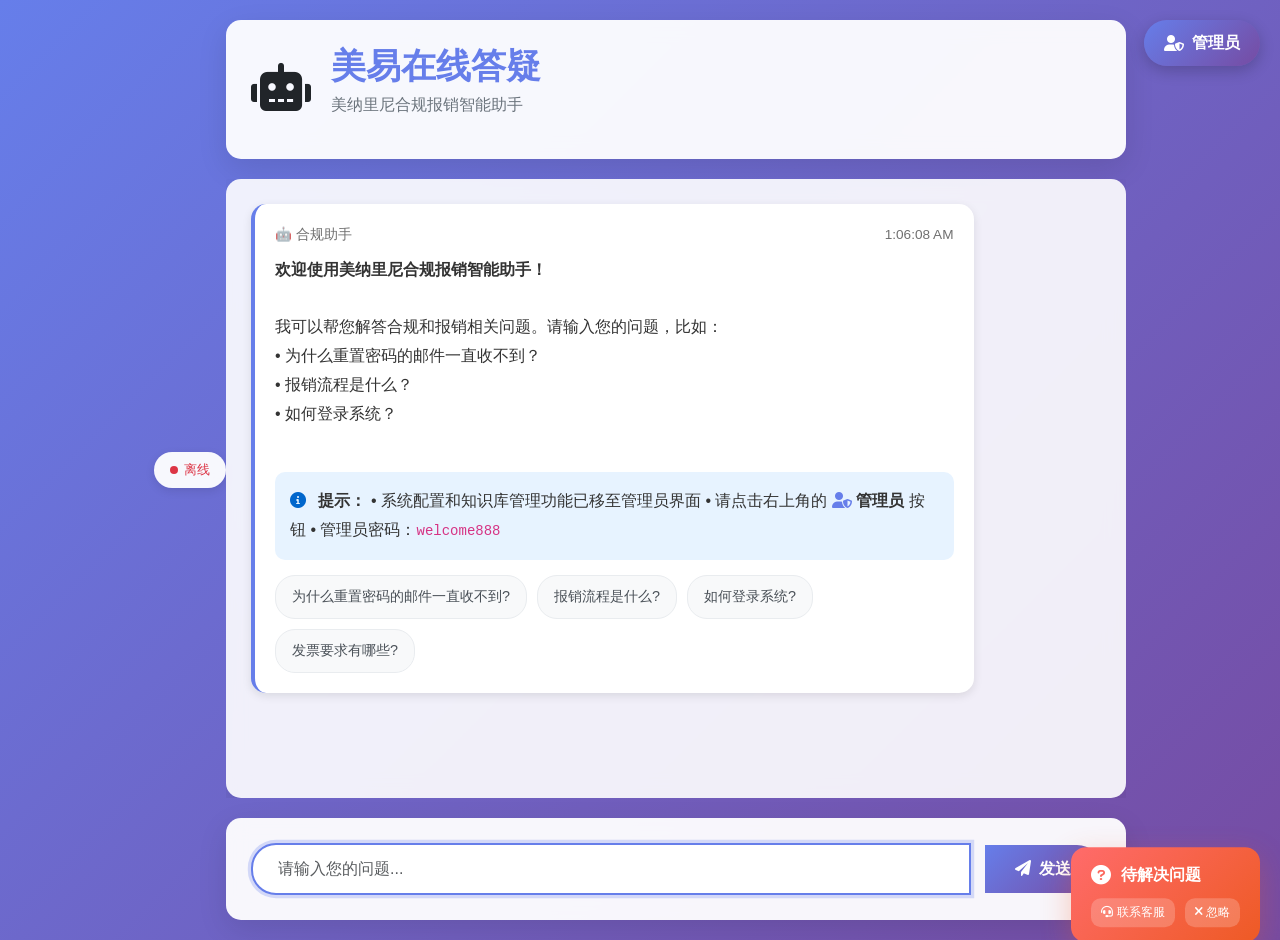
==== commit b4f07fff: "添加未解答问题漂浮模块功能 - 当知识库没有匹配答案时显示漂浮弹窗 - 弹窗具有浮动动画效果 - 提供联系客服和忽略选项 - 找到答案后自动消失 - 响应式设计支持移动端  Co-Authored-B" ====
--- a/templates/index_final.html
+++ b/templates/index_final.html
@@ -505,6 +505,76 @@
             box-shadow: 0 8px 25px rgba(0,0,0,0.15);
         }
 
+        /* 未解答问题漂浮模块 */
+        .unanswered-popup {
+            position: fixed;
+            bottom: 100px;
+            right: 20px;
+            background: linear-gradient(135deg, #ff6b6b, #ee5a24);
+            color: white;
+            padding: 15px 20px;
+            border-radius: 15px;
+            box-shadow: 0 10px 30px rgba(238, 90, 36, 0.3);
+            max-width: 300px;
+            transform: translateY(150%);
+            transition: all 0.5s cubic-bezier(0.68, -0.55, 0.265, 1.55);
+            z-index: 9998;
+            cursor: pointer;
+            animation: float 3s ease-in-out infinite;
+        }
+
+        @keyframes float {
+            0%, 100% {
+                transform: translateY(0) translateY(150%);
+            }
+            50% {
+                transform: translateY(-10px) translateY(150%);
+            }
+        }
+
+        .unanswered-popup.show {
+            transform: translateY(0);
+        }
+
+        .unanswered-popup .popup-header {
+            display: flex;
+            align-items: center;
+            gap: 10px;
+            margin-bottom: 10px;
+            font-weight: 600;
+        }
+
+        .unanswered-popup .popup-icon {
+            font-size: 20px;
+        }
+
+        .unanswered-popup .popup-question {
+            font-size: 14px;
+            line-height: 1.5;
+            margin-bottom: 10px;
+        }
+
+        .unanswered-popup .popup-actions {
+            display: flex;
+            gap: 10px;
+            font-size: 12px;
+        }
+
+        .unanswered-popup .popup-btn {
+            background: rgba(255, 255, 255, 0.2);
+            border: none;
+            color: white;
+            padding: 5px 10px;
+            border-radius: 10px;
+            cursor: pointer;
+            transition: all 0.3s ease;
+        }
+
+        .unanswered-popup .popup-btn:hover {
+            background: rgba(255, 255, 255, 0.3);
+            transform: translateY(-1px);
+        }
+
         .hidden {
             display: none !important;
         }
@@ -578,6 +648,22 @@
             .action-buttons .btn {
                 font-size: 0.9rem;
                 padding: 8px 16px;
+            }
+
+            .unanswered-popup {
+                bottom: 80px;
+                right: 10px;
+                max-width: 250px;
+                padding: 12px 15px;
+            }
+
+            .unanswered-popup .popup-question {
+                font-size: 12px;
+            }
+
+            .unanswered-popup .popup-btn {
+                font-size: 11px;
+                padding: 4px 8px;
             }
         }
     </style>
@@ -730,11 +816,29 @@
         </button>
     </div>
 
+    <!-- 未解答问题漂浮模块 -->
+    <div class="unanswered-popup" id="unansweredPopup">
+        <div class="popup-header">
+            <i class="fas fa-question-circle popup-icon"></i>
+            <span>待解决问题</span>
+        </div>
+        <div class="popup-question" id="unansweredQuestion"></div>
+        <div class="popup-actions">
+            <button class="popup-btn" onclick="contactSupport()">
+                <i class="fas fa-headset"></i> 联系客服
+            </button>
+            <button class="popup-btn" onclick="dismissPopup()">
+                <i class="fas fa-times"></i> 忽略
+            </button>
+        </div>
+    </div>
+
     <script src="https://cdn.jsdelivr.net/npm/bootstrap@5.1.3/dist/js/bootstrap.bundle.min.js"></script>
     <script>
         // 全局变量
         let isTyping = false;
         let config = { maxAnswers: 2, similarityThreshold: 0.4 };
+        let hasAnswers = false; // 标记是否已找到答案
         console.log('美易在线答疑 v2.1 - 按钮已隐藏');
 
         // 设置欢迎消息的时间
@@ -860,6 +964,11 @@
                 hideTyping();
 
                 if (data.success) {
+                    // 如果找到了答案，隐藏未解答弹窗
+                    if (hasAnswers && (data.high_similarity && data.high_similarity.length > 0 || data.low_similarity && data.low_similarity.length > 0)) {
+                        hideUnansweredPopup();
+                    }
+
                     const answersHtml = [];
 
                     if (data.high_similarity && data.high_similarity.length > 0) {
@@ -921,6 +1030,10 @@
                     }
                 } else {
                     addMessage(data.message, 'assistant');
+                    // 显示未解答问题弹窗
+                    if (!hasAnswers) {
+                        showUnansweredPopup(document.getElementById('userInput').value);
+                    }
                 }
             } catch (error) {
                 hideTyping();
@@ -935,6 +1048,35 @@
         function askQuestion(question) {
             document.getElementById('userInput').value = question;
             sendMessage();
+        }
+
+        // 显示未解答问题弹窗
+        function showUnansweredPopup(question) {
+            const popup = document.getElementById('unansweredPopup');
+            const questionDiv = document.getElementById('unansweredQuestion');
+
+            questionDiv.textContent = question;
+            popup.classList.add('show');
+            hasAnswers = false;
+        }
+
+        // 隐藏未解答问题弹窗
+        function hideUnansweredPopup() {
+            const popup = document.getElementById('unansweredPopup');
+            popup.classList.remove('show');
+        }
+
+        // 联系客服
+        function contactSupport() {
+            const message = `您好，我想咨询一个问题：${document.getElementById('unansweredQuestion').text}\n\n请通过公司内部通讯系统联系IT支持团队。`;
+            // 这里可以添加实际的客服联系方式
+            alert(message);
+            hideUnansweredPopup();
+        }
+
+        // 忽略问题
+        function dismissPopup() {
+            hideUnansweredPopup();
         }
 
         // 切换配置面板
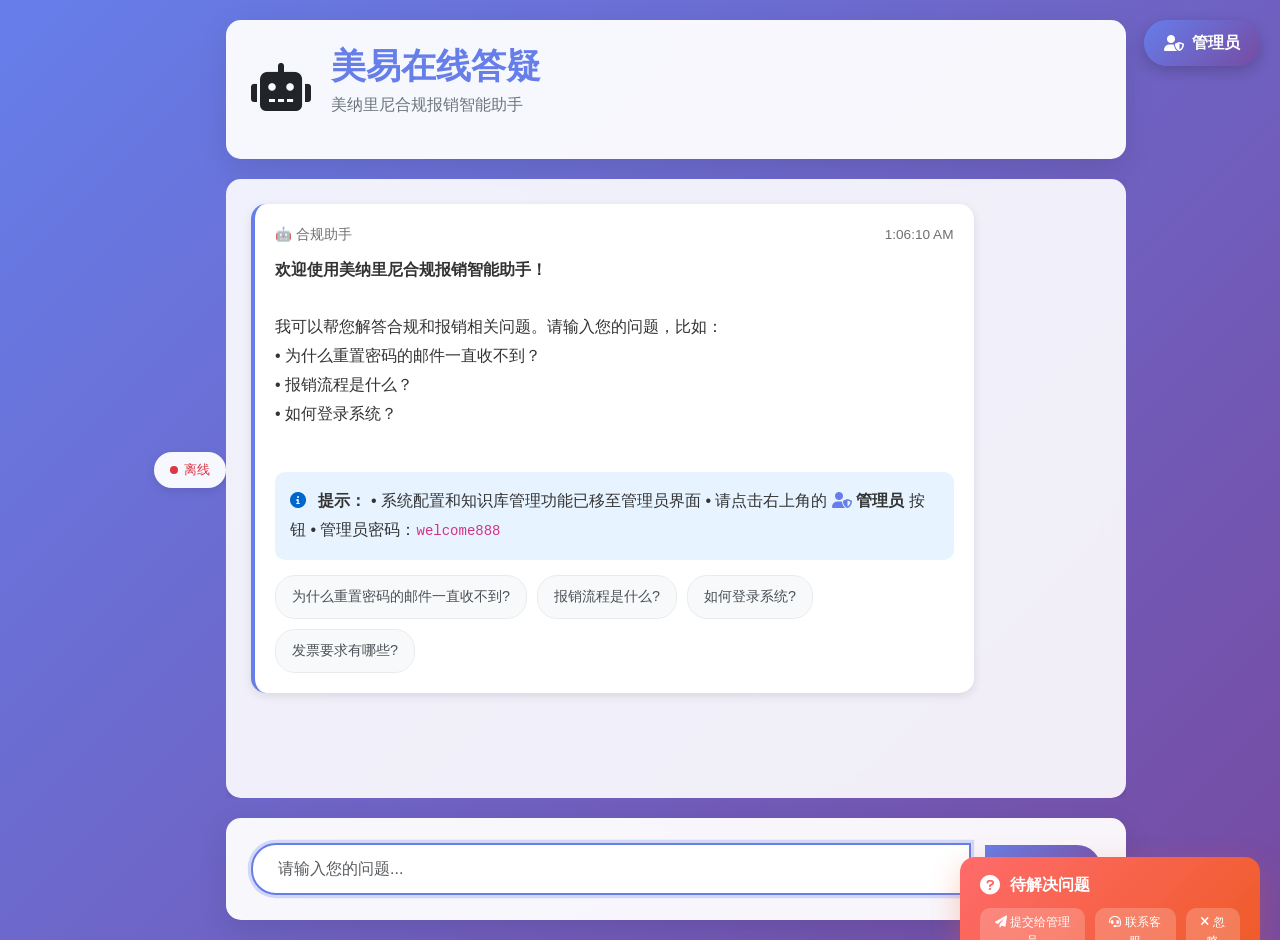
==== commit 35fd933f: "修复未解答问题显示问题 1. 修复了管理员后台未解答问题不显示的问题 2. 添加了测试数据用于演示 3. 修正了模板变量传递 4. 直接使用列表长度而不是API返回的计数  Co-Authored-B" ====
--- a/templates/index_final.html
+++ b/templates/index_final.html
@@ -824,6 +824,9 @@
         </div>
         <div class="popup-question" id="unansweredQuestion"></div>
         <div class="popup-actions">
+            <button class="popup-btn" onclick="submitToBackend()">
+                <i class="fas fa-paper-plane"></i> 提交给管理员
+            </button>
             <button class="popup-btn" onclick="contactSupport()">
                 <i class="fas fa-headset"></i> 联系客服
             </button>
@@ -1066,10 +1069,32 @@
             popup.classList.remove('show');
         }
 
+        // 提交未解答问题到后台
+        function submitToBackend() {
+            const question = document.getElementById('unansweredQuestion').textContent;
+
+            fetch('/api/unanswered', {
+                method: 'POST',
+                headers: { 'Content-Type': 'application/json' },
+                body: JSON.stringify({ question: question })
+            })
+            .then(response => response.json())
+            .then(data => {
+                if (data.success) {
+                    alert('问题已提交给管理员，管理员会在后台查看并回答。');
+                    hideUnansweredPopup();
+                } else {
+                    alert('提交失败：' + data.error);
+                }
+            })
+            .catch(error => {
+                alert('提交失败：' + error.message);
+            });
+        }
+
         // 联系客服
         function contactSupport() {
-            const message = `您好，我想咨询一个问题：${document.getElementById('unansweredQuestion').text}\n\n请通过公司内部通讯系统联系IT支持团队。`;
-            // 这里可以添加实际的客服联系方式
+            const message = `您好，我想咨询一个问题：${document.getElementById('unansweredQuestion').textContent}\n\n请通过公司内部通讯系统联系IT支持团队。`;
             alert(message);
             hideUnansweredPopup();
         }
